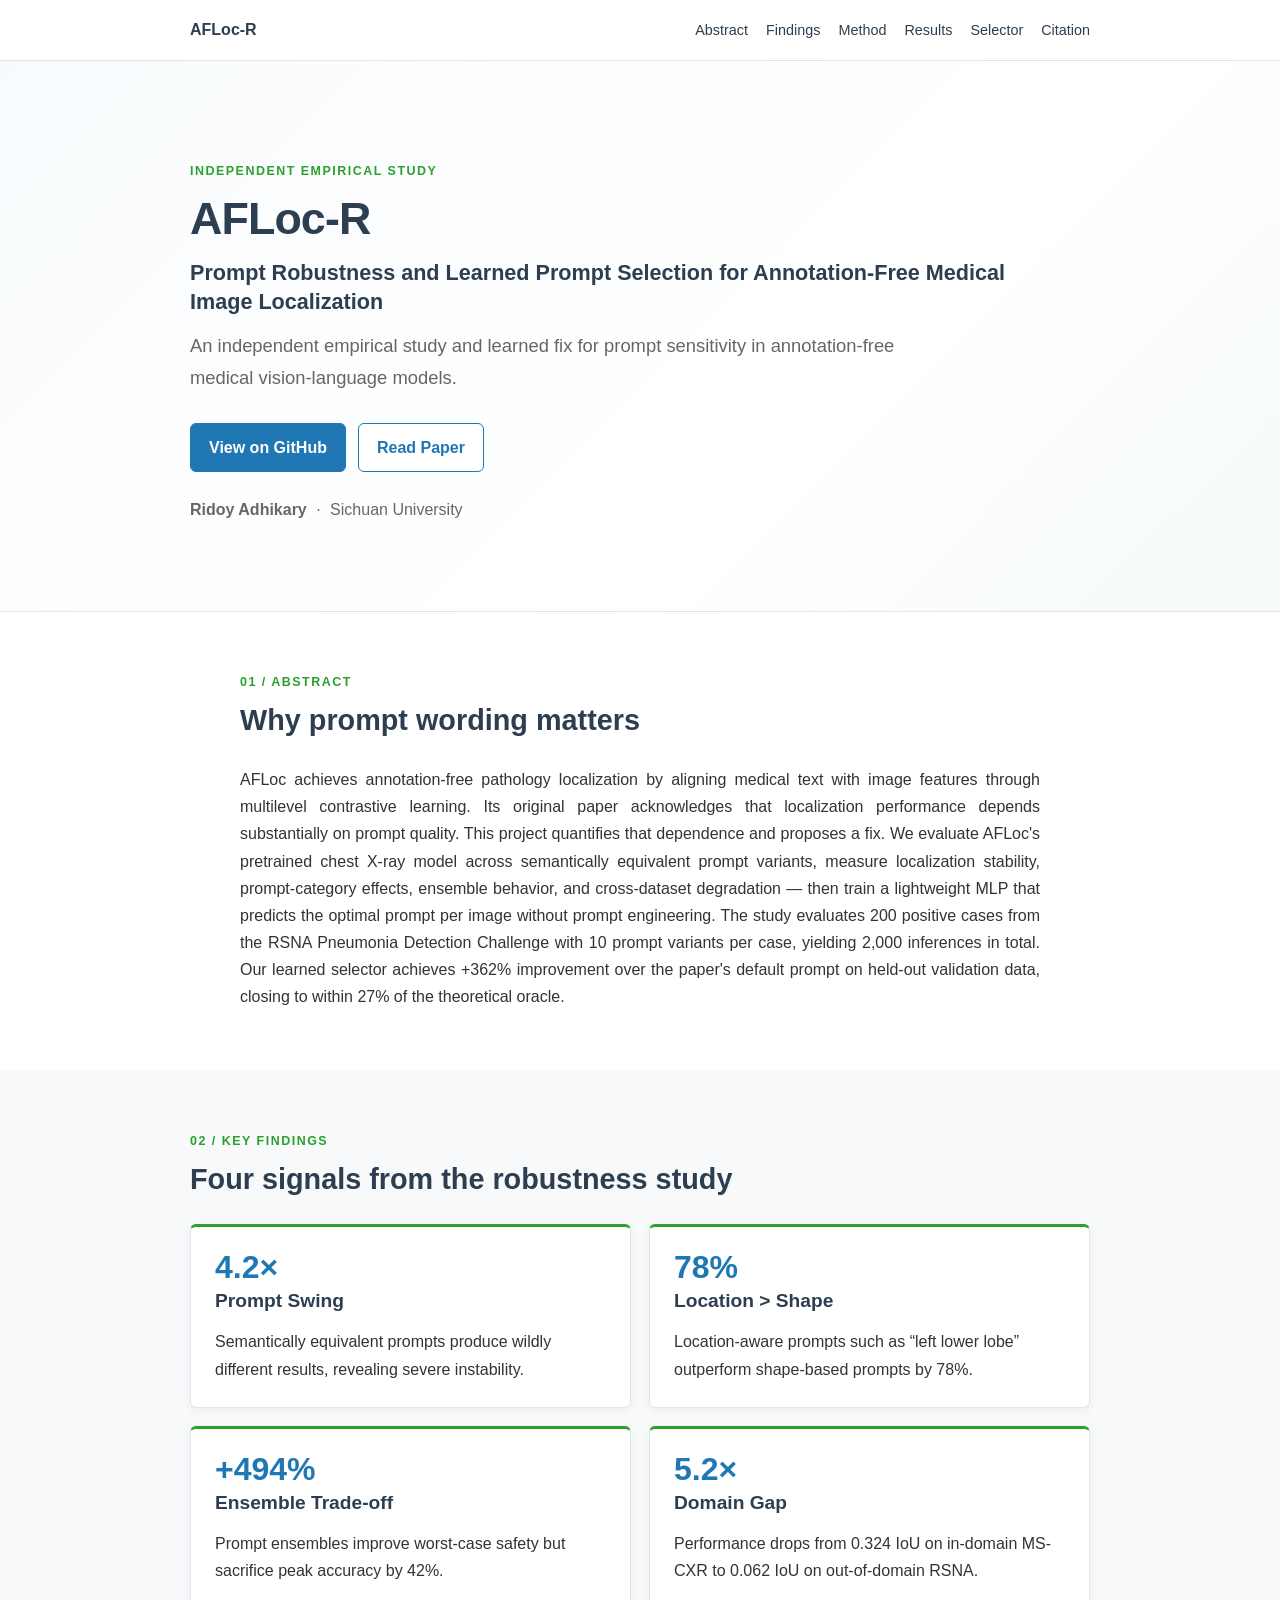
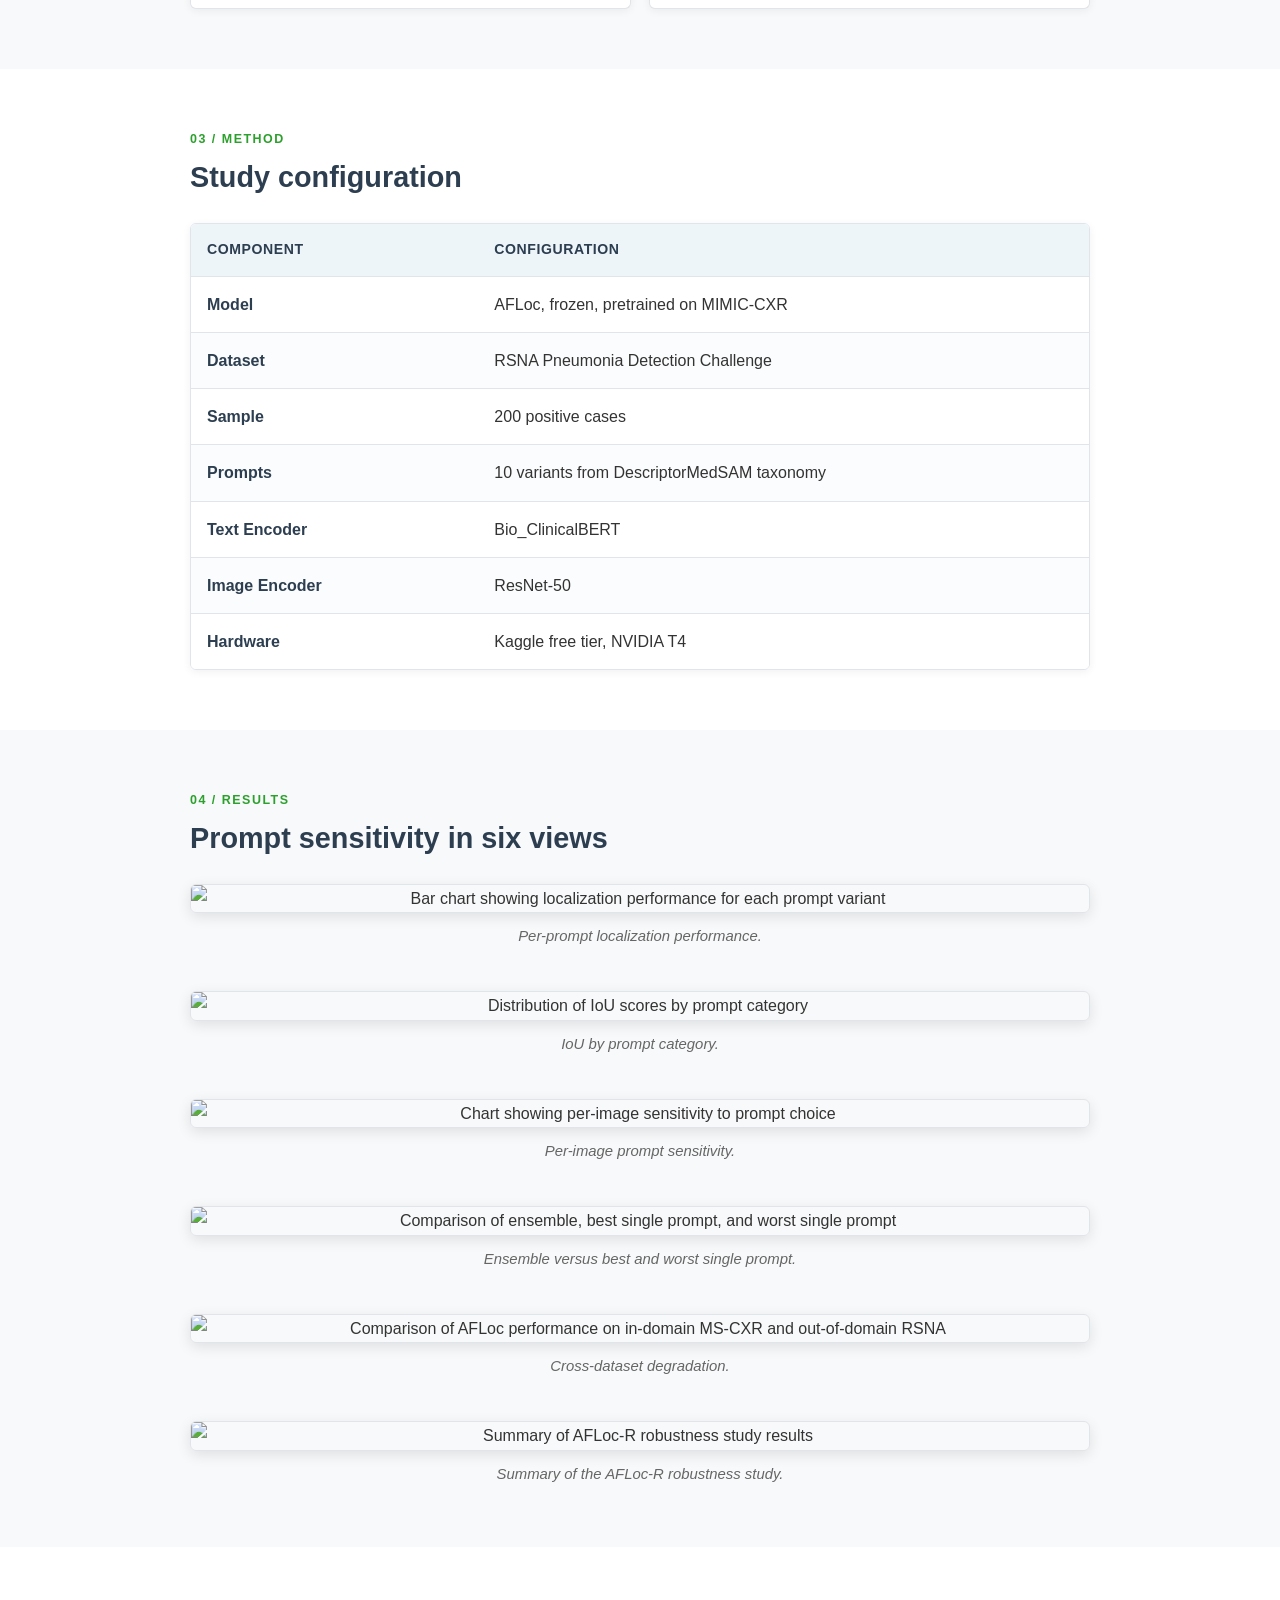
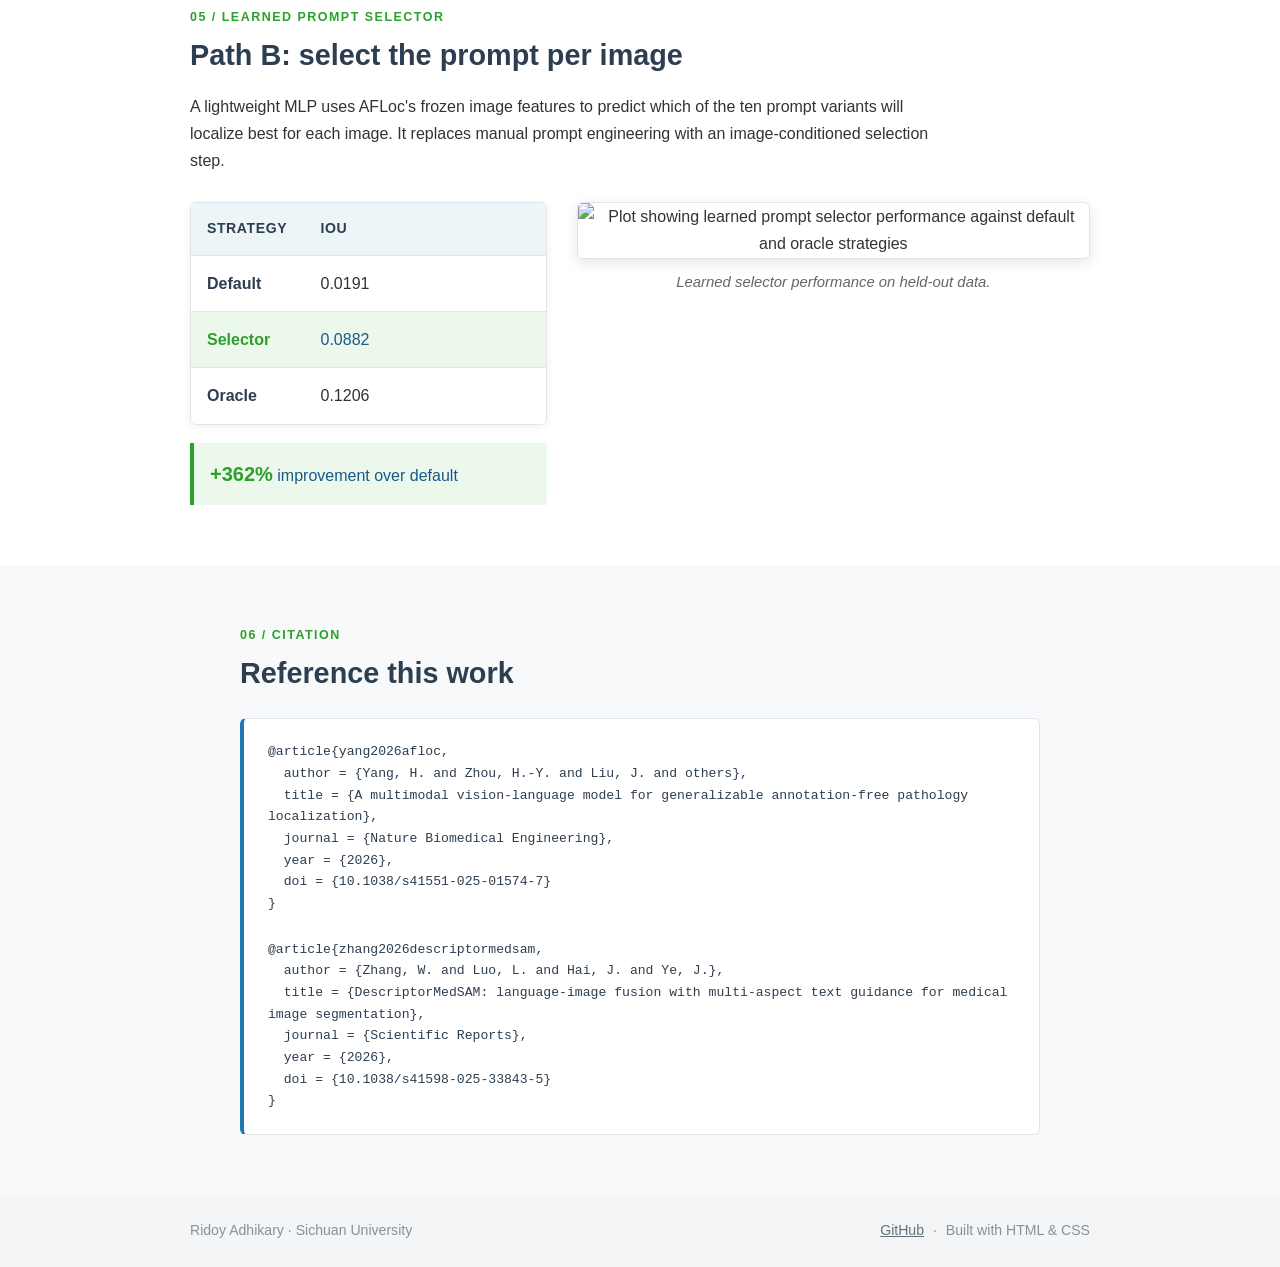
==== docs/index.html @ 54c2b266 "Add GitHub Pages research project site" ====
<!doctype html>
<html lang="en">
<head>
  <meta charset="utf-8">
  <meta name="viewport" content="width=device-width, initial-scale=1">
  <meta name="description" content="AFLoc-R: prompt robustness and learned prompt selection for annotation-free medical image localization.">
  <title>AFLoc-R | Prompt Robustness and Learned Prompt Selection</title>
  <link rel="stylesheet" href="style.css">
</head>
<body>
  <nav class="site-nav" aria-label="Primary navigation">
    <div class="nav-inner">
      <a class="nav-brand" href="#top" aria-label="AFLoc-R home">AFLoc-R</a>
      <div class="nav-links">
        <a href="#abstract">Abstract</a>
        <a href="#findings">Findings</a>
        <a href="#method">Method</a>
        <a href="#results">Results</a>
        <a href="#selector">Selector</a>
        <a href="#citation">Citation</a>
      </div>
    </div>
  </nav>

  <header class="hero" id="top">
    <div class="hero-inner">
      <p class="eyebrow">Independent empirical study</p>
      <h1>AFLoc-R</h1>
      <p class="hero-subtitle">Prompt Robustness and Learned Prompt Selection for Annotation-Free Medical Image Localization</p>
      <p class="tagline">An independent empirical study and learned fix for prompt sensitivity in annotation-free medical vision-language models.</p>
      <div class="hero-actions">
        <a class="button button-primary" href="https://github.com/ridoy-adhikary/AFLoc_R">View on GitHub</a>
        <a class="button button-secondary" href="https://doi.org/10.1038/s41551-025-01574-7">Read Paper</a>
      </div>
      <p class="byline"><strong>Ridoy Adhikary</strong> <span aria-hidden="true">·</span> Sichuan University</p>
    </div>
  </header>

  <main>
    <section class="section" id="abstract">
      <div class="content narrow">
        <p class="section-label">01 / Abstract</p>
        <h2>Why prompt wording matters</h2>
        <p class="abstract-text">AFLoc achieves annotation-free pathology localization by aligning medical text with image features through multilevel contrastive learning. Its original paper acknowledges that localization performance depends substantially on prompt quality. This project quantifies that dependence and proposes a fix. We evaluate AFLoc's pretrained chest X-ray model across semantically equivalent prompt variants, measure localization stability, prompt-category effects, ensemble behavior, and cross-dataset degradation — then train a lightweight MLP that predicts the optimal prompt per image without prompt engineering. The study evaluates 200 positive cases from the RSNA Pneumonia Detection Challenge with 10 prompt variants per case, yielding 2,000 inferences in total. Our learned selector achieves +362% improvement over the paper's default prompt on held-out validation data, closing to within 27% of the theoretical oracle.</p>
      </div>
    </section>

    <section class="section section-muted" id="findings">
      <div class="content">
        <p class="section-label">02 / Key findings</p>
        <h2>Four signals from the robustness study</h2>
        <div class="finding-grid">
          <article class="finding-card">
            <p class="finding-number">4.2×</p>
            <h3>Prompt Swing</h3>
            <p>Semantically equivalent prompts produce wildly different results, revealing severe instability.</p>
          </article>
          <article class="finding-card">
            <p class="finding-number">78%</p>
            <h3>Location &gt; Shape</h3>
            <p>Location-aware prompts such as “left lower lobe” outperform shape-based prompts by 78%.</p>
          </article>
          <article class="finding-card">
            <p class="finding-number">+494%</p>
            <h3>Ensemble Trade-off</h3>
            <p>Prompt ensembles improve worst-case safety but sacrifice peak accuracy by 42%.</p>
          </article>
          <article class="finding-card">
            <p class="finding-number">5.2×</p>
            <h3>Domain Gap</h3>
            <p>Performance drops from 0.324 IoU on in-domain MS-CXR to 0.062 IoU on out-of-domain RSNA.</p>
          </article>
        </div>
      </div>
    </section>

    <section class="section" id="method">
      <div class="content">
        <p class="section-label">03 / Method</p>
        <h2>Study configuration</h2>
        <div class="table-wrap">
          <table>
            <caption class="visually-hidden">AFLoc-R study components and configurations</caption>
            <thead><tr><th scope="col">Component</th><th scope="col">Configuration</th></tr></thead>
            <tbody>
              <tr><th scope="row">Model</th><td>AFLoc, frozen, pretrained on MIMIC-CXR</td></tr>
              <tr><th scope="row">Dataset</th><td>RSNA Pneumonia Detection Challenge</td></tr>
              <tr><th scope="row">Sample</th><td>200 positive cases</td></tr>
              <tr><th scope="row">Prompts</th><td>10 variants from DescriptorMedSAM taxonomy</td></tr>
              <tr><th scope="row">Text Encoder</th><td>Bio_ClinicalBERT</td></tr>
              <tr><th scope="row">Image Encoder</th><td>ResNet-50</td></tr>
              <tr><th scope="row">Hardware</th><td>Kaggle free tier, NVIDIA T4</td></tr>
            </tbody>
          </table>
        </div>
      </div>
    </section>

    <section class="section section-muted" id="results">
      <div class="content">
        <p class="section-label">04 / Results</p>
        <h2>Prompt sensitivity in six views</h2>
        <div class="figure-list">
          <figure class="research-figure"><img src="figures/fig1_per_prompt.png" alt="Bar chart showing localization performance for each prompt variant" loading="lazy"><figcaption>Per-prompt localization performance.</figcaption></figure>
          <figure class="research-figure"><img src="figures/fig2_category_distribution.png" alt="Distribution of IoU scores by prompt category" loading="lazy"><figcaption>IoU by prompt category.</figcaption></figure>
          <figure class="research-figure"><img src="figures/fig3_variance.png" alt="Chart showing per-image sensitivity to prompt choice" loading="lazy"><figcaption>Per-image prompt sensitivity.</figcaption></figure>
          <figure class="research-figure"><img src="figures/fig4_ensemble.png" alt="Comparison of ensemble, best single prompt, and worst single prompt" loading="lazy"><figcaption>Ensemble versus best and worst single prompt.</figcaption></figure>
          <figure class="research-figure"><img src="figures/fig5_cross_dataset.png" alt="Comparison of AFLoc performance on in-domain MS-CXR and out-of-domain RSNA" loading="lazy"><figcaption>Cross-dataset degradation.</figcaption></figure>
          <figure class="research-figure"><img src="figures/fig_summary.png" alt="Summary of AFLoc-R robustness study results" loading="lazy"><figcaption>Summary of the AFLoc-R robustness study.</figcaption></figure>
        </div>
      </div>
    </section>

    <section class="section" id="selector">
      <div class="content">
        <p class="section-label">05 / Learned prompt selector</p>
        <h2>Path B: select the prompt per image</h2>
        <p class="section-intro">A lightweight MLP uses AFLoc's frozen image features to predict which of the ten prompt variants will localize best for each image. It replaces manual prompt engineering with an image-conditioned selection step.</p>
        <div class="selector-layout">
          <div>
            <div class="table-wrap">
              <table>
                <caption class="visually-hidden">Learned prompt selector IoU results</caption>
                <thead><tr><th scope="col">Strategy</th><th scope="col">IoU</th></tr></thead>
                <tbody>
                  <tr><th scope="row">Default</th><td>0.0191</td></tr>
                  <tr class="highlight-row"><th scope="row">Selector</th><td>0.0882</td></tr>
                  <tr><th scope="row">Oracle</th><td>0.1206</td></tr>
                </tbody>
              </table>
            </div>
            <p class="callout"><strong>+362%</strong> improvement over default</p>
          </div>
          <figure class="research-figure selector-figure"><img src="figures/fig6_learned_selector.png" alt="Plot showing learned prompt selector performance against default and oracle strategies" loading="lazy"><figcaption>Learned selector performance on held-out data.</figcaption></figure>
        </div>
      </div>
    </section>

    <section class="section section-muted" id="citation">
      <div class="content narrow">
        <p class="section-label">06 / Citation</p>
        <h2>Reference this work</h2>
        <div class="citation-block">
          <p>@article{yang2026afloc,<br>
          &nbsp;&nbsp;author = {Yang, H. and Zhou, H.-Y. and Liu, J. and others},<br>
          &nbsp;&nbsp;title = {A multimodal vision-language model for generalizable annotation-free pathology localization},<br>
          &nbsp;&nbsp;journal = {Nature Biomedical Engineering},<br>
          &nbsp;&nbsp;year = {2026},<br>
          &nbsp;&nbsp;doi = {10.1038/s41551-025-01574-7}<br>
          }</p>
          <p>@article{zhang2026descriptormedsam,<br>
          &nbsp;&nbsp;author = {Zhang, W. and Luo, L. and Hai, J. and Ye, J.},<br>
          &nbsp;&nbsp;title = {DescriptorMedSAM: language-image fusion with multi-aspect text guidance for medical image segmentation},<br>
          &nbsp;&nbsp;journal = {Scientific Reports},<br>
          &nbsp;&nbsp;year = {2026},<br>
          &nbsp;&nbsp;doi = {10.1038/s41598-025-33843-5}<br>
          }</p>
        </div>
      </div>
    </section>
  </main>

  <footer class="site-footer">
    <div class="content footer-inner">
      <p>Ridoy Adhikary · Sichuan University</p>
      <p><a href="https://github.com/ridoy-adhikary/AFLoc_R">GitHub</a> <span aria-hidden="true">·</span> Built with HTML &amp; CSS</p>
    </div>
  </footer>
</body>
</html>
---- docs/style.css ----
/* Base and theme */
:root {
  --blue: #1f77b4;
  --blue-dark: #165a88;
  --teal: #2ca02c;
  --white: #ffffff;
  --section: #f8f9fa;
  --slate: #2c3e50;
  --body: #333333;
  --muted: #666666;
  --border: #e1e4e8;
  --shadow: 0 2px 8px rgba(0, 0, 0, 0.06);
  --content-width: 900px;
}

* { box-sizing: border-box; }
html { scroll-behavior: smooth; }
body {
  margin: 0;
  color: var(--body);
  background: var(--white);
  font-family: -apple-system, BlinkMacSystemFont, "Segoe UI", Roboto, sans-serif;
  font-size: 16px;
  line-height: 1.7;
}
a { color: var(--blue); }
a:hover, a:focus-visible { color: var(--blue-dark); }

/* Shared layout */
.content, .hero-inner, .nav-inner {
  width: min(calc(100% - 48px), var(--content-width));
  margin: 0 auto;
}
.narrow { max-width: 800px; }
.section { padding: 60px 0; scroll-margin-top: 80px; }
.section-muted { background: var(--section); }
.section-label, .eyebrow {
  margin: 0 0 10px;
  color: var(--teal);
  font-size: 0.78rem;
  font-weight: 700;
  letter-spacing: 0.12em;
  text-transform: uppercase;
}
h1, h2, h3 { margin-top: 0; color: var(--slate); line-height: 1.2; }
h1 { margin-bottom: 12px; font-size: clamp(2.25rem, 5vw, 2.8em); letter-spacing: -0.02em; }
h2 { margin-bottom: 28px; font-size: 1.8em; }
h3 { margin-bottom: 8px; font-size: 1.2em; }

/* Sticky navigation */
.site-nav {
  position: sticky;
  z-index: 10;
  top: 0;
  min-height: 60px;
  background: rgba(255, 255, 255, 0.97);
  border-bottom: 1px solid var(--border);
}
.nav-inner {
  display: flex;
  min-height: 60px;
  align-items: center;
  justify-content: space-between;
  gap: 18px;
}
.nav-brand { color: var(--slate); font-weight: 800; text-decoration: none; }
.nav-links { display: flex; flex-wrap: wrap; justify-content: flex-end; gap: 4px 18px; }
.nav-links a { padding: 5px 0; color: var(--slate); font-size: 0.9rem; text-decoration: none; }
.nav-links a:hover, .nav-links a:focus-visible { color: var(--blue); }

/* Hero */
.hero {
  padding: 100px 0 88px;
  background: linear-gradient(135deg, #f8fbfd 0%, #ffffff 62%, #f5fbf6 100%);
  border-bottom: 1px solid var(--border);
}
.hero-subtitle { max-width: 850px; margin: 0 0 14px; color: var(--slate); font-size: 1.35rem; font-weight: 600; line-height: 1.35; }
.tagline { max-width: 710px; margin: 0; color: var(--muted); font-size: 1.15rem; }
.hero-actions { display: flex; flex-wrap: wrap; gap: 12px; margin: 30px 0 24px; }
.button { display: inline-block; padding: 10px 18px; border: 1px solid var(--blue); border-radius: 6px; font-weight: 700; text-decoration: none; transition: background-color 160ms ease, border-color 160ms ease, color 160ms ease; }
.button-primary { color: var(--white); background: var(--blue); }
.button-primary:hover, .button-primary:focus-visible { color: var(--white); background: var(--blue-dark); border-color: var(--blue-dark); }
.button-secondary { color: var(--blue); background: var(--white); }
.button-secondary:hover, .button-secondary:focus-visible { color: var(--white); background: var(--blue); }
.byline { margin: 0; color: var(--muted); }
.byline span, .footer-inner span { padding: 0 5px; }

/* Abstract and findings */
.abstract-text { margin: 0; text-align: justify; hyphens: auto; }
.finding-grid { display: grid; grid-template-columns: repeat(2, minmax(0, 1fr)); gap: 18px; }
.finding-card { padding: 24px; background: var(--white); border: 1px solid var(--border); border-top: 3px solid var(--teal); border-radius: 6px; box-shadow: var(--shadow); }
.finding-card p:last-child { margin-bottom: 0; }
.finding-number { margin: 0 0 6px; color: var(--blue); font-size: 2rem; font-weight: 800; line-height: 1; }

/* Tables */
.table-wrap { overflow-x: auto; border: 1px solid var(--border); border-radius: 6px; box-shadow: var(--shadow); }
table { width: 100%; border-collapse: collapse; background: var(--white); }
th, td { padding: 14px 16px; border-bottom: 1px solid var(--border); text-align: left; vertical-align: top; }
thead th { color: var(--slate); background: #eef5f9; font-size: 0.88rem; letter-spacing: 0.04em; text-transform: uppercase; }
tbody tr:nth-child(even) { background: #fbfcfd; }
tbody tr:last-child th, tbody tr:last-child td { border-bottom: 0; }
th[scope="row"] { width: 32%; color: var(--slate); }
.highlight-row { color: var(--blue-dark); background: #edf8ed !important; }
.highlight-row th { color: var(--teal); }

/* Figures */
.figure-list { display: grid; gap: 42px; }
.research-figure { margin: 0; text-align: center; }
.research-figure img { display: block; width: auto; max-width: 100%; height: auto; margin: 0 auto; border: 1px solid var(--border); border-radius: 6px; box-shadow: 0 4px 14px rgba(0, 0, 0, 0.1); }
figcaption { margin-top: 11px; color: var(--muted); font-size: 0.93rem; font-style: italic; }

/* Selector */
.section-intro { max-width: 740px; margin: -8px 0 28px; }
.selector-layout { display: grid; grid-template-columns: minmax(0, 0.82fr) minmax(0, 1.18fr); align-items: start; gap: 30px; }
.callout { margin: 18px 0 0; padding: 14px 16px; color: var(--blue-dark); background: #edf8ed; border-left: 4px solid var(--teal); }
.callout strong { color: var(--teal); font-size: 1.25rem; }

/* Citation, footer, and accessibility */
.citation-block { padding: 22px 24px; overflow-x: auto; color: var(--slate); background: var(--white); border: 1px solid var(--border); border-left: 4px solid var(--blue); border-radius: 6px; font-family: "SF Mono", Consolas, monospace; font-size: 0.82rem; line-height: 1.65; }
.citation-block p { min-width: 640px; margin: 0 0 24px; }
.citation-block p:last-child { margin-bottom: 0; }
.site-footer { color: #87919a; background: #f3f5f6; font-size: 0.88rem; }
.footer-inner { display: flex; flex-wrap: wrap; align-items: center; justify-content: space-between; gap: 8px 20px; padding-top: 24px; padding-bottom: 24px; }
.footer-inner p { margin: 0; }
.site-footer a { color: #64717a; }
.visually-hidden { position: absolute; width: 1px; height: 1px; padding: 0; overflow: hidden; clip: rect(0, 0, 0, 0); white-space: nowrap; border: 0; }
.error-page { min-height: 100vh; display: grid; place-items: center; background: var(--section); }
.error-content { width: min(calc(100% - 48px), 620px); padding: 48px 0; text-align: center; }
.error-content h1 { margin-bottom: 12px; }
.error-content p:not(.eyebrow) { margin-bottom: 28px; color: var(--muted); }

/* Responsive adjustments */
@media (max-width: 700px) {
  .content, .hero-inner, .nav-inner { width: min(calc(100% - 32px), var(--content-width)); }
  .nav-inner { display: block; padding: 10px 0 8px; }
  .nav-brand { display: inline-block; margin-bottom: 5px; }
  .nav-links { justify-content: flex-start; gap: 2px 14px; }
  .nav-links a { font-size: 0.84rem; }
  .hero { padding: 70px 0 62px; }
  .section { padding: 48px 0; }
  .finding-grid, .selector-layout { grid-template-columns: 1fr; }
  .selector-figure { order: -1; }
  th, td { padding: 12px; }
}
@media (max-width: 420px) {
  body { font-size: 15px; }
  h1 { font-size: 2.15rem; }
  h2 { font-size: 1.6em; }
  .hero-actions { align-items: stretch; flex-direction: column; }
  .button { text-align: center; }
  .abstract-text { text-align: left; }
}
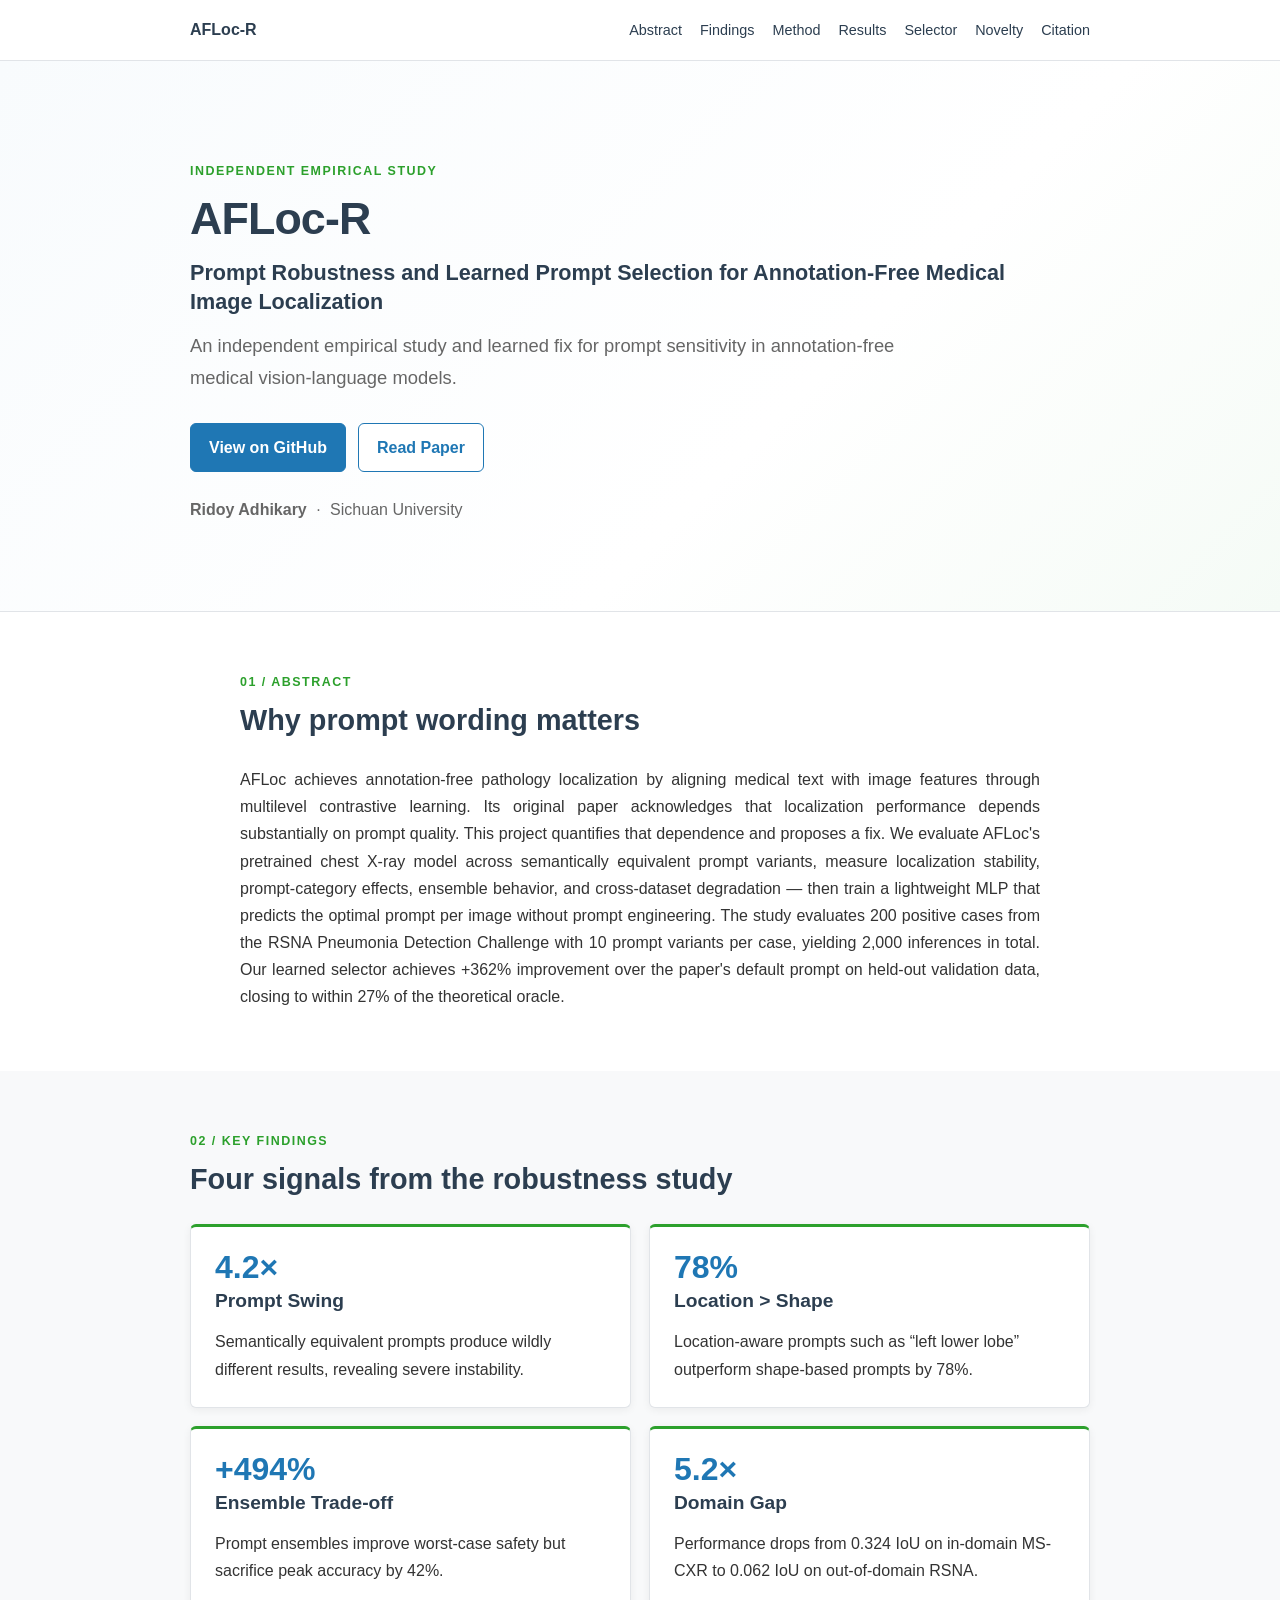
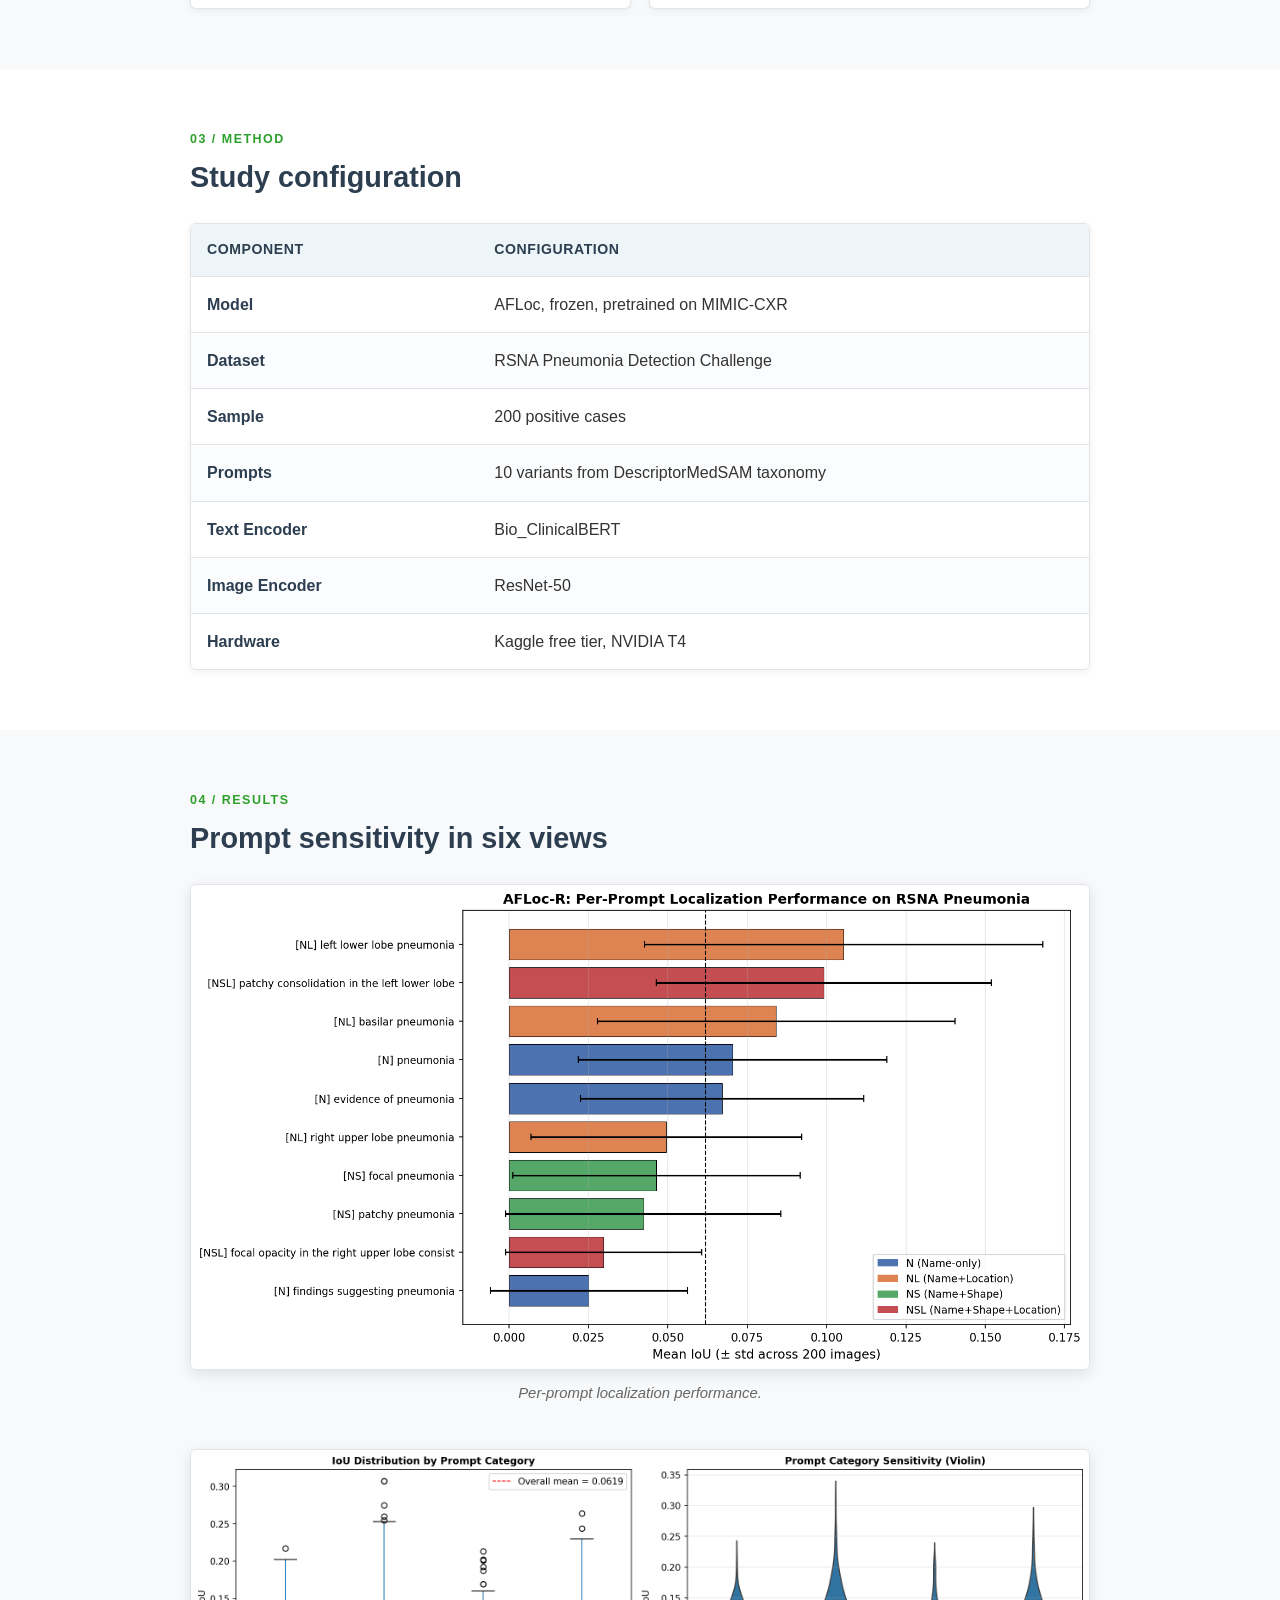
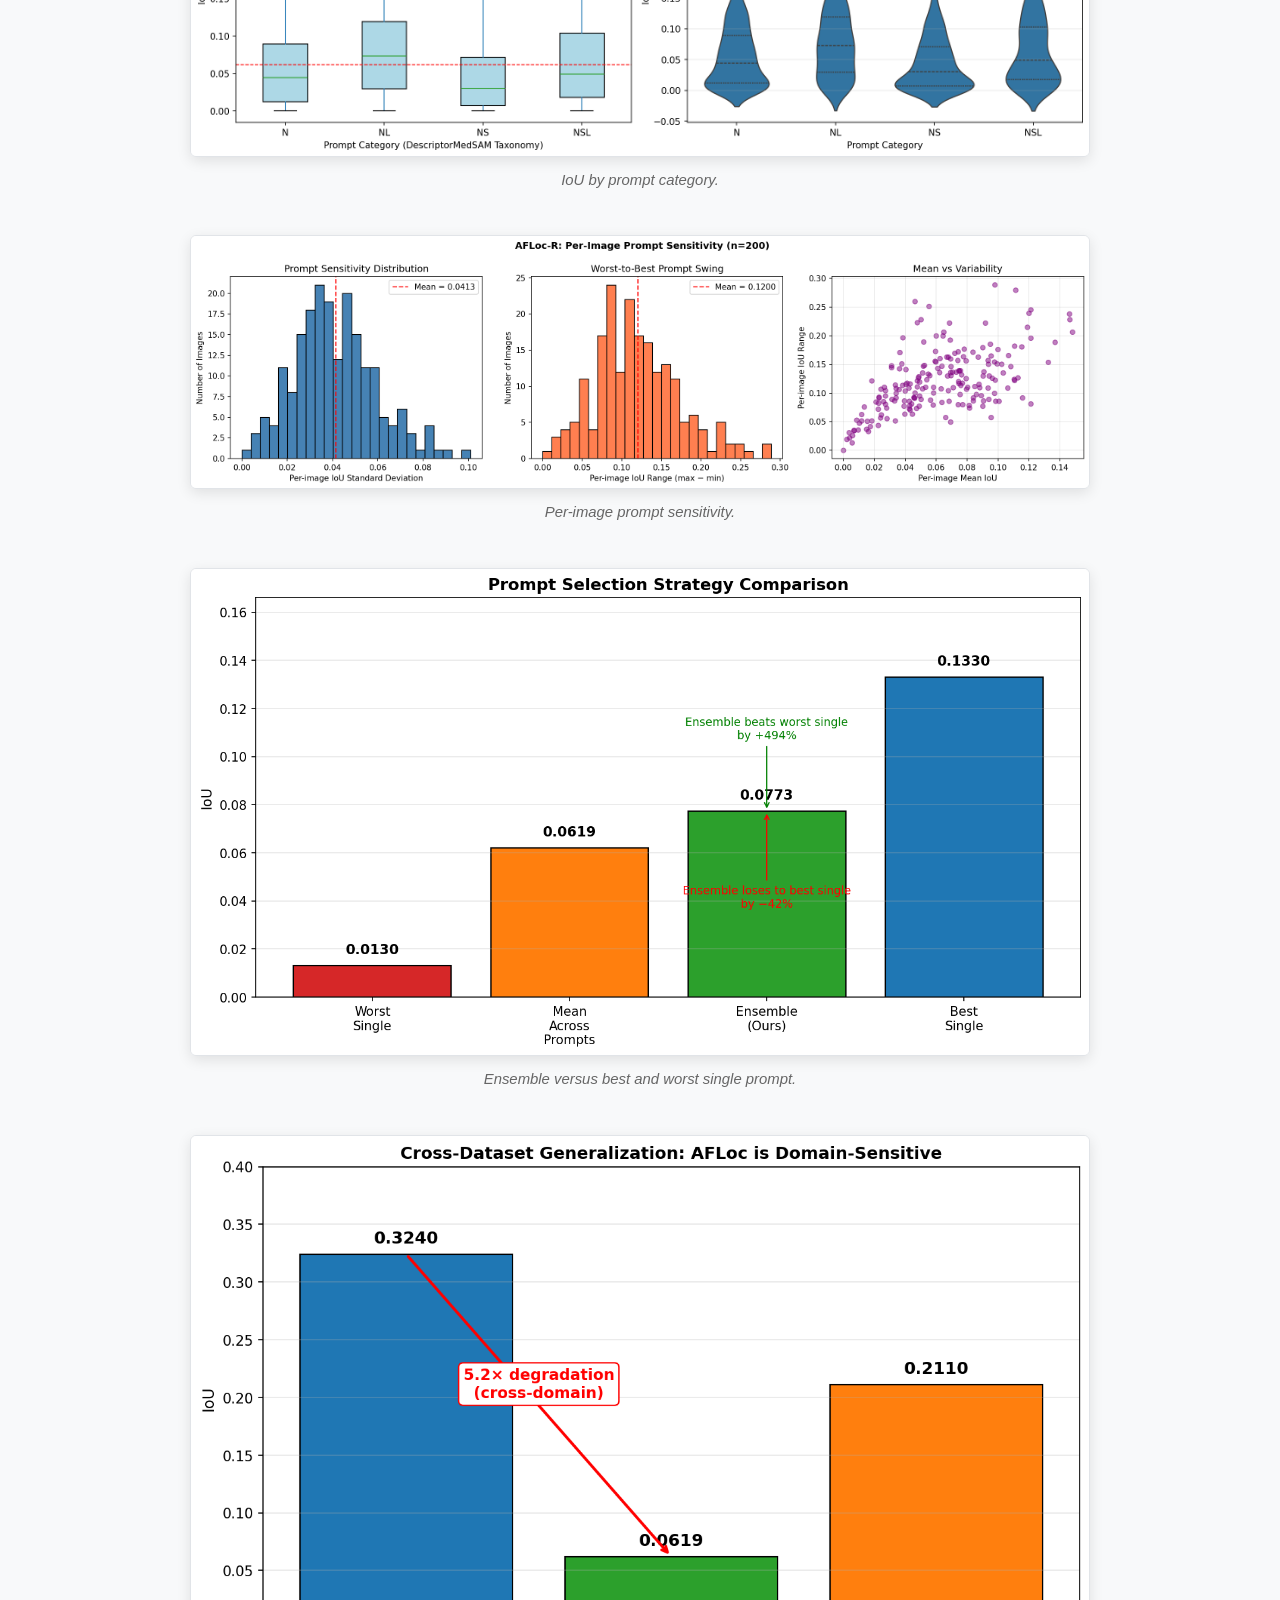
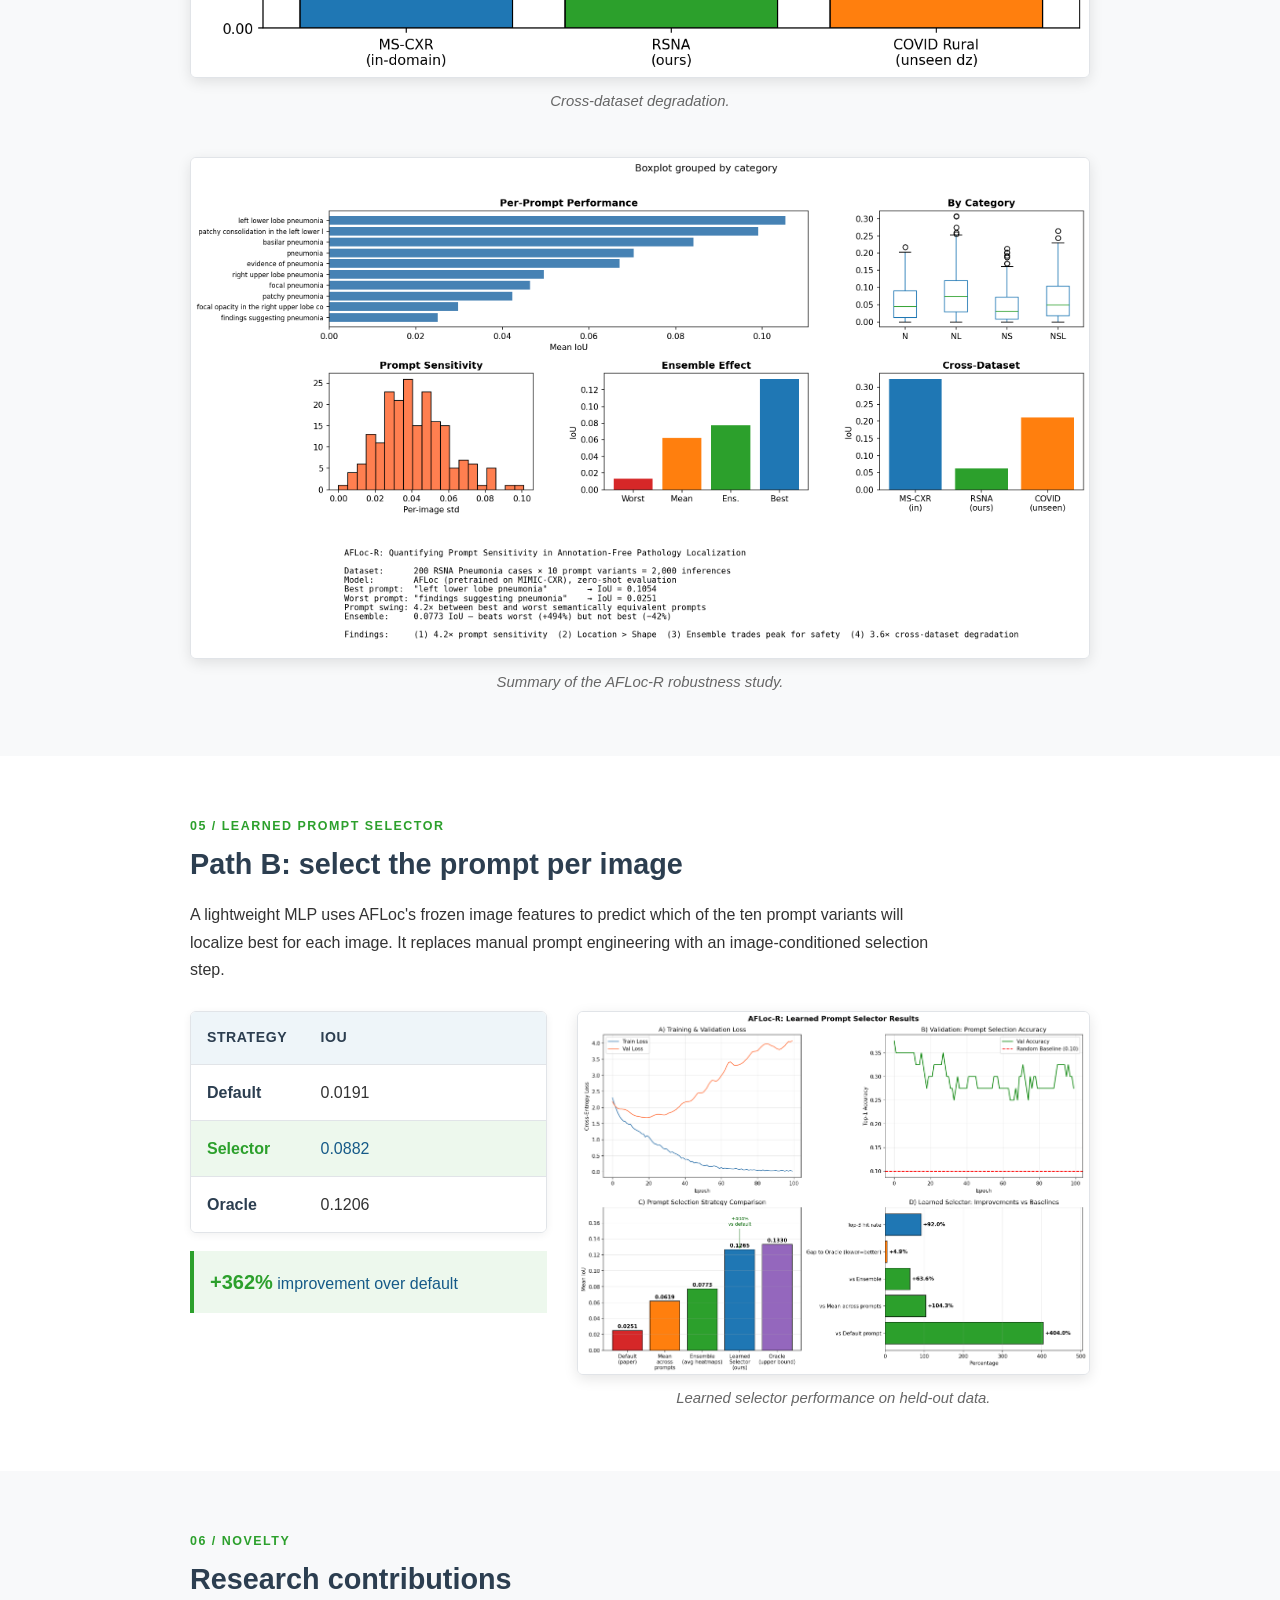
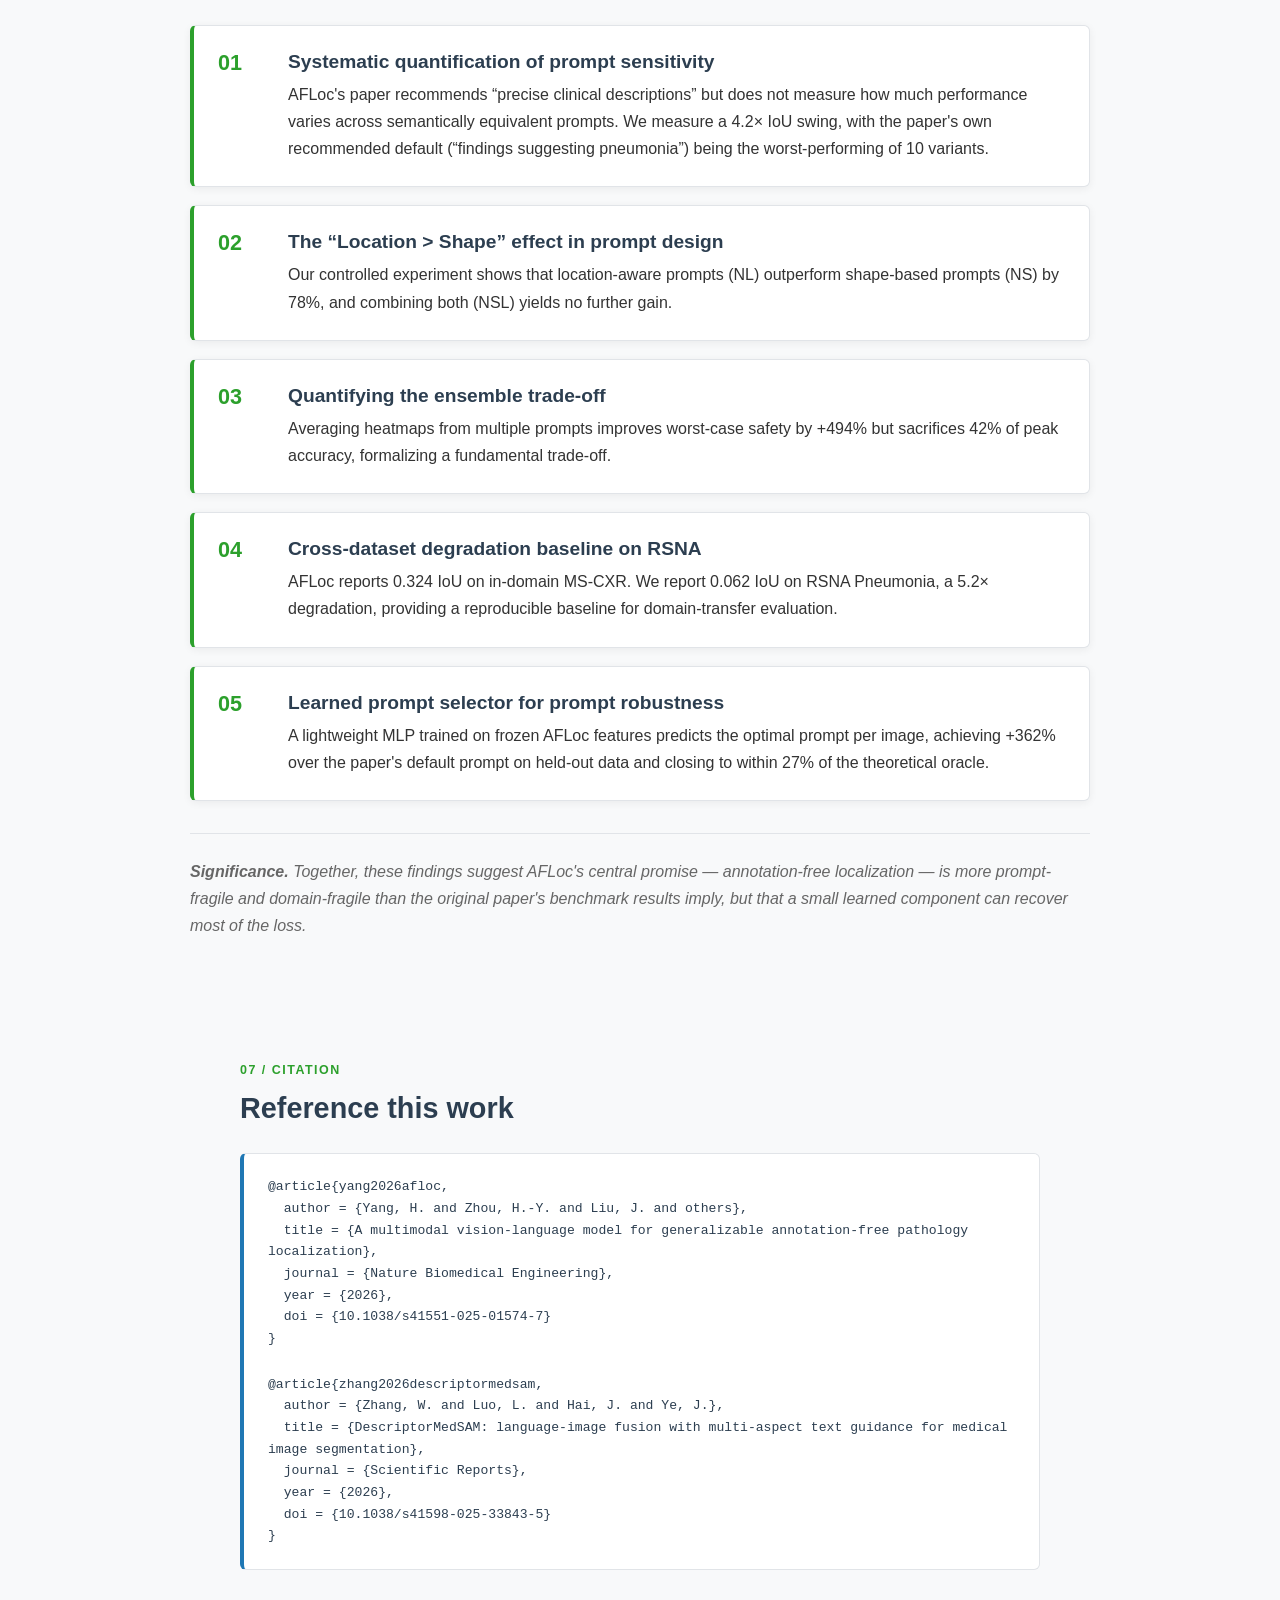
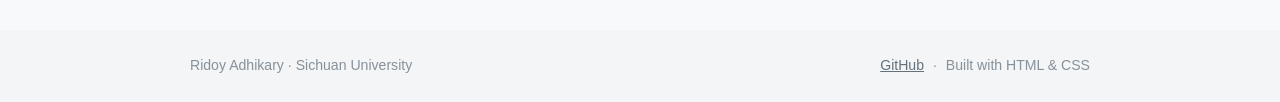
==== commit 6dc2639e: "Add research novelty section" ====
--- a/docs/index.html
+++ b/docs/index.html
@@ -17,6 +17,7 @@
         <a href="#method">Method</a>
         <a href="#results">Results</a>
         <a href="#selector">Selector</a>
+        <a href="#novelty">Novelty</a>
         <a href="#citation">Citation</a>
       </div>
     </div>
@@ -136,9 +137,54 @@
       </div>
     </section>
 
+    <section class="section section-muted" id="novelty">
+      <div class="content">
+        <p class="section-label">06 / Novelty</p>
+        <h2>Research contributions</h2>
+        <div class="novelty-grid">
+          <article class="novelty-card">
+            <div class="novelty-number" aria-hidden="true">01</div>
+            <div>
+              <h3>Systematic quantification of prompt sensitivity</h3>
+              <p>AFLoc's paper recommends “precise clinical descriptions” but does not measure how much performance varies across semantically equivalent prompts. We measure a 4.2× IoU swing, with the paper's own recommended default (“findings suggesting pneumonia”) being the worst-performing of 10 variants.</p>
+            </div>
+          </article>
+          <article class="novelty-card">
+            <div class="novelty-number" aria-hidden="true">02</div>
+            <div>
+              <h3>The “Location &gt; Shape” effect in prompt design</h3>
+              <p>Our controlled experiment shows that location-aware prompts (NL) outperform shape-based prompts (NS) by 78%, and combining both (NSL) yields no further gain.</p>
+            </div>
+          </article>
+          <article class="novelty-card">
+            <div class="novelty-number" aria-hidden="true">03</div>
+            <div>
+              <h3>Quantifying the ensemble trade-off</h3>
+              <p>Averaging heatmaps from multiple prompts improves worst-case safety by +494% but sacrifices 42% of peak accuracy, formalizing a fundamental trade-off.</p>
+            </div>
+          </article>
+          <article class="novelty-card">
+            <div class="novelty-number" aria-hidden="true">04</div>
+            <div>
+              <h3>Cross-dataset degradation baseline on RSNA</h3>
+              <p>AFLoc reports 0.324 IoU on in-domain MS-CXR. We report 0.062 IoU on RSNA Pneumonia, a 5.2× degradation, providing a reproducible baseline for domain-transfer evaluation.</p>
+            </div>
+          </article>
+          <article class="novelty-card">
+            <div class="novelty-number" aria-hidden="true">05</div>
+            <div>
+              <h3>Learned prompt selector for prompt robustness</h3>
+              <p>A lightweight MLP trained on frozen AFLoc features predicts the optimal prompt per image, achieving +362% over the paper's default prompt on held-out data and closing to within 27% of the theoretical oracle.</p>
+            </div>
+          </article>
+        </div>
+        <p class="significance"><strong>Significance.</strong> Together, these findings suggest AFLoc's central promise — annotation-free localization — is more prompt-fragile and domain-fragile than the original paper's benchmark results imply, but that a small learned component can recover most of the loss.</p>
+      </div>
+    </section>
+
     <section class="section section-muted" id="citation">
       <div class="content narrow">
-        <p class="section-label">06 / Citation</p>
+        <p class="section-label">07 / Citation</p>
         <h2>Reference this work</h2>
         <div class="citation-block">
           <p>@article{yang2026afloc,<br>
--- a/docs/style.css
+++ b/docs/style.css
@@ -115,6 +115,14 @@
 .callout { margin: 18px 0 0; padding: 14px 16px; color: var(--blue-dark); background: #edf8ed; border-left: 4px solid var(--teal); }
 .callout strong { color: var(--teal); font-size: 1.25rem; }
 
+/* Novelty contributions */
+.novelty-grid { display: grid; gap: 18px; }
+.novelty-card { display: grid; grid-template-columns: 52px 1fr; gap: 18px; padding: 24px; background: var(--white); border: 1px solid var(--border); border-left: 4px solid var(--teal); border-radius: 6px; box-shadow: var(--shadow); }
+.novelty-card h3 { margin-bottom: 8px; }
+.novelty-card p { margin: 0; }
+.novelty-number { color: var(--teal); font-size: 1.35rem; font-weight: 800; line-height: 1.2; }
+.significance { margin: 32px 0 0; padding: 24px 0 0; color: var(--muted); border-top: 1px solid var(--border); font-style: italic; }
+
 /* Citation, footer, and accessibility */
 .citation-block { padding: 22px 24px; overflow-x: auto; color: var(--slate); background: var(--white); border: 1px solid var(--border); border-left: 4px solid var(--blue); border-radius: 6px; font-family: "SF Mono", Consolas, monospace; font-size: 0.82rem; line-height: 1.65; }
 .citation-block p { min-width: 640px; margin: 0 0 24px; }
@@ -140,6 +148,7 @@
   .section { padding: 48px 0; }
   .finding-grid, .selector-layout { grid-template-columns: 1fr; }
   .selector-figure { order: -1; }
+  .novelty-card { grid-template-columns: 1fr; gap: 10px; }
   th, td { padding: 12px; }
 }
 @media (max-width: 420px) {
